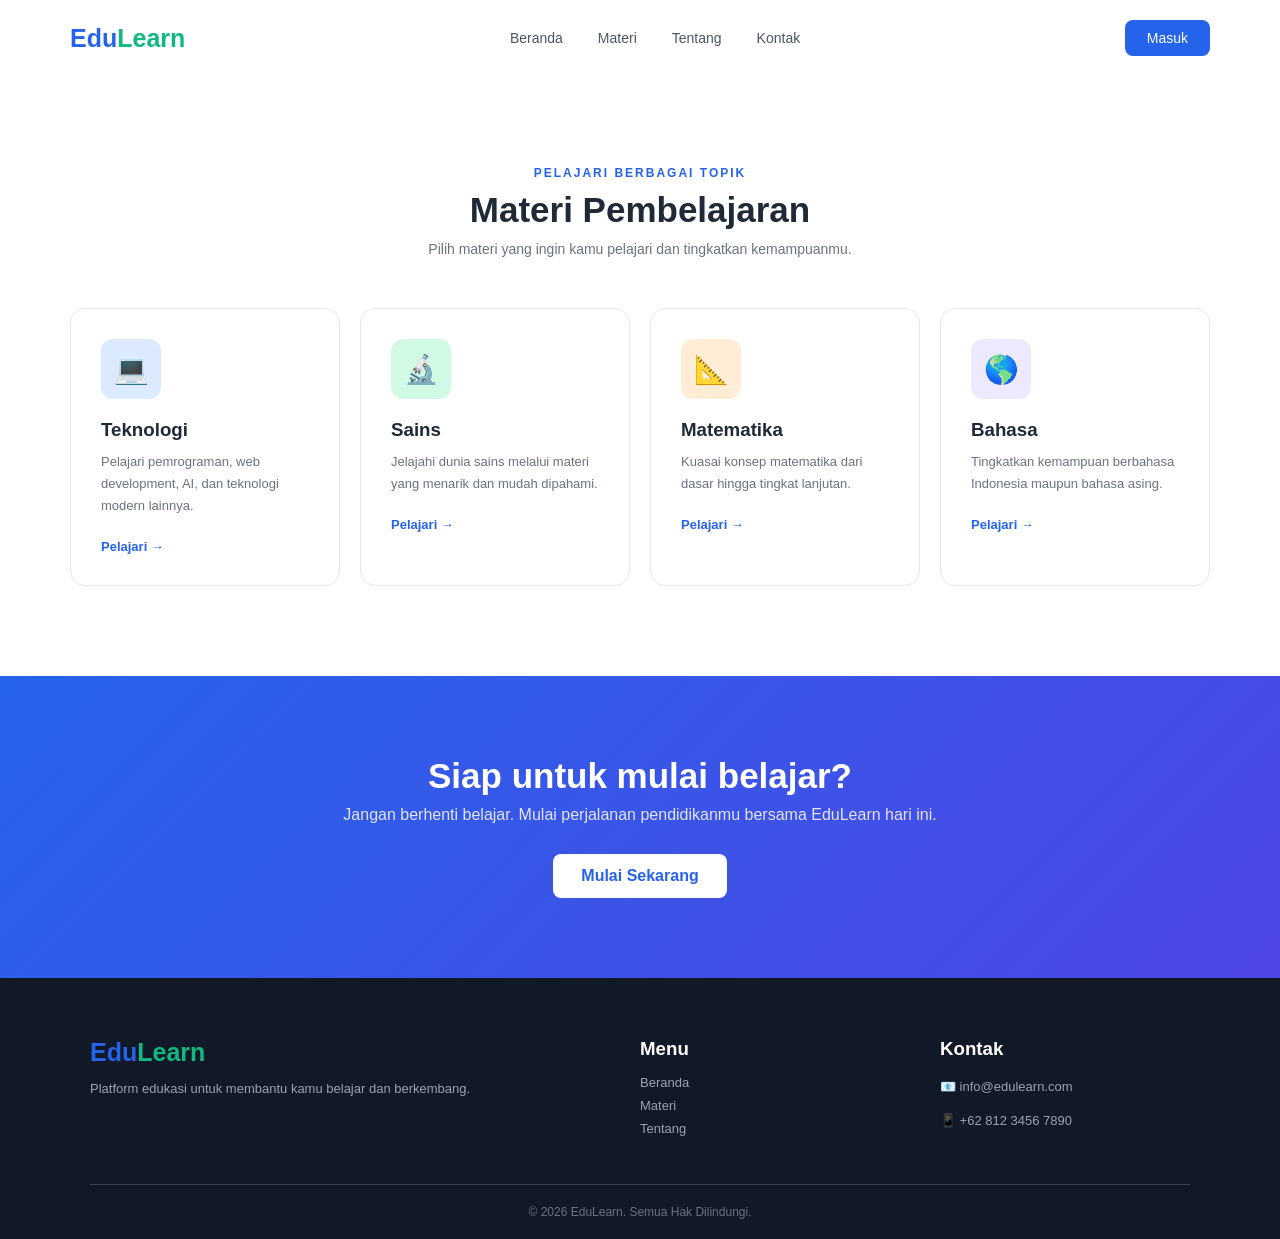
==== materi.html @ 91a3d048 "saya membuat halaman pertama tentang.html versi:1.0" ====
<!DOCTYPE html>
<html lang="en">
<head>
    <meta charset="UTF-8">
    <meta name="viewport" content="width=device-width, initial-scale=1.0">
    <title>Document</title>

    <link rel="stylesheet" href="style.css">

</head>
<body>
    <header>
        <nav class="navbar">
            <div class="logo">Edu<span>Learn</span></div>

            <ul class="nav-menu">
                <li><a href="index.html">Beranda</a></li>
                <li><a href="materi.html">Materi</a></li>
                <li><a href="tentang.html">Tentang</a></li>
                <li><a href="">Kontak</a></li>
            </ul>

            <a href="#" class="btn-login">Masuk</a>
        </nav>
    </header>

    <section class="materi" id="materi">
        <div class="section-title">
            <p>PELAJARI BERBAGAI TOPIK</p>
            <h2>Materi Pembelajaran</h2>
            <span>
                Pilih materi yang ingin kamu pelajari dan tingkatkan
                kemampuanmu.
            </span>
        </div>

        <div class="card-container">

            <div class="card">
                <div class="icon blue">💻</div>
                <h3>Teknologi</h3>
                <p>
                    Pelajari pemrograman, web development,
                    AI, dan teknologi modern lainnya.
                </p>
                <a href="#">Pelajari →</a>
            </div>

            <div class="card">
                <div class="icon green">🔬</div>
                <h3>Sains</h3>
                <p>
                    Jelajahi dunia sains melalui materi yang
                    menarik dan mudah dipahami.
                </p>
                <a href="#">Pelajari →</a>
            </div>

            <div class="card">
                <div class="icon orange">📐</div>
                <h3>Matematika</h3>
                <p>
                    Kuasai konsep matematika dari dasar
                    hingga tingkat lanjutan.
                </p>
                <a href="#">Pelajari →</a>
            </div>

            <div class="card">
                <div class="icon purple">🌎</div>
                <h3>Bahasa</h3>
                <p>
                    Tingkatkan kemampuan berbahasa Indonesia
                    maupun bahasa asing.
                </p>
                <a href="#">Pelajari →</a>
            </div>

        </div>
    </section>

        <!-- CTA -->
    <section class="cta">
        <h2>Siap untuk mulai belajar?</h2>
        <p>
            Jangan berhenti belajar. Mulai perjalanan pendidikanmu
            bersama EduLearn hari ini.
        </p>

        <a href="#" class="btn-white">Mulai Sekarang</a>
    </section>

    <!-- Footer -->
    <footer id="kontak">
        <div class="footer-content">
            <div>
                <div class="logo">Edu<span>Learn</span></div>
                <p>
                    Platform edukasi untuk membantu kamu
                    belajar dan berkembang.
                </p>
            </div>

            <div>
                <h3>Menu</h3>
                <a href="index.html">Beranda</a>
                <a href="materi.html">Materi</a>
                <a href="tentang.html">Tentang</a>
            </div>

            <div>
                <h3>Kontak</h3>
                <p>📧 info@edulearn.com</p>
                <p>📱 +62 812 3456 7890</p>
            </div>
        </div>

        <div class="copyright">
            © 2026 EduLearn. Semua Hak Dilindungi.
        </div>
    </footer>

</body>
</html>
---- style.css ----
* {
    margin: 0;
    padding: 0;
    box-sizing: border-box;
}

html {
    scroll-behavior: smooth;
}

body {
    font-family: "Poppins", sans-serif;
    color: #1f2937;
    background: #ffffff;
}

/* =========================
   NAVBAR
========================= */

header {
    width: 100%;
    background: white;
}

.navbar {
    max-width: 1200px;
    margin: auto;
    padding: 20px 30px;

    display: flex;
    align-items: center;
    justify-content: space-between;
}

.logo {
    font-size: 25px;
    font-weight: 700;
    color: #2563eb;
}

.logo span {
    color: #10b981;
}

.nav-menu {
    list-style: none;
    display: flex;
    gap: 35px;
}

.nav-menu a {
    text-decoration: none;
    color: #4b5563;
    font-size: 14px;
    transition: 0.3s;
}

.nav-menu a:hover {
    color: #2563eb;
}

.btn-login {
    text-decoration: none;
    color: white;
    background: #2563eb;

    padding: 10px 22px;
    border-radius: 8px;

    font-size: 14px;
    transition: 0.3s;
}

.btn-login:hover {
    background: #1d4ed8;
}

.btn-secondary{
    text-decoration: none;
    align-items: center;
    margin: auto;
}

/* =========================
   HERO
========================= */

.hero {
    max-width: 1200px;
    margin: auto;
    min-height: 600px;

    padding: 70px 30px;

    display: flex;
    align-items: center;
    justify-content: space-between;
    gap: 50px;
}

.hero-text {
    max-width: 600px;
}

.subtitle {
    color: #2563eb;
    font-size: 13px;
    font-weight: 600;
    letter-spacing: 2px;
    margin-bottom: 15px;
}

.hero h1 {
    font-size: 52px;
    line-height: 1.2;
    margin-bottom: 20px;
}

.hero h1 span {
    display: block;
    color: #2563eb;
}

.description {
    color: #6b7280;
    line-height: 1.8;
    margin-bottom: 30px;
}

.hero-buttons {
    display: flex;
    gap: 15px;
}

.btn-primary,
.btn-secondary {
    display: inline-block;
    text-decoration: none;

    padding: 13px 24px;
    border-radius: 8px;

    font-size: 14px;
    font-weight: 500;
}

.btn-primary {
    color: white;
    background: #2563eb;
}

.btn-primary:hover {
    background: #1d4ed8;
}

.btn-secondary {
    color: #2563eb;
    border: 1px solid #2563eb;
}

.btn-secondary:hover {
    background: #eff6ff;
}

/* Hero illustration */

.hero-image {
    width: 420px;
    height: 420px;

    position: relative;

    display: flex;
    align-items: center;
    justify-content: center;
}

.circle {
    width: 350px;
    height: 350px;

    background: #dbeafe;
    border-radius: 50%;

    position: absolute;
}

.book {
    position: absolute;
    font-size: 130px;
    z-index: 2;
}

.student {
    position: absolute;
    right: 20px;
    bottom: 30px;

    font-size: 90px;
    z-index: 3;
}

/* =========================
   STATS
========================= */

.stats {
    background: #2563eb;
    color: white;

    padding: 35px 10%;

    display: grid;
    grid-template-columns: repeat(4, 1fr);
    text-align: center;
}

.stat h2 {
    font-size: 30px;
}

.stat p {
    font-size: 13px;
    opacity: 0.8;
}

/* =========================
   MATERI
========================= */

.materi {
    max-width: 1200px;
    margin: auto;
    padding: 90px 30px;
}

.section-title {
    text-align: center;
    margin-bottom: 50px;
}

.section-title p {
    color: #2563eb;
    font-size: 12px;
    font-weight: 600;
    letter-spacing: 2px;
}

.section-title h2 {
    font-size: 35px;
    margin: 10px 0;
}

.section-title span {
    color: #6b7280;
    font-size: 14px;
}

.card-container {
    display: grid;
    grid-template-columns: repeat(4, 1fr);
    gap: 20px;
}

.card {
    padding: 30px;
    border: 1px solid #e5e7eb;
    border-radius: 15px;

    transition: 0.3s;
}

.card:hover {
    transform: translateY(-8px);
    box-shadow: 0 15px 30px rgba(0, 0, 0, 0.08);
}

.icon {
    width: 60px;
    height: 60px;

    display: flex;
    align-items: center;
    justify-content: center;

    border-radius: 12px;
    font-size: 28px;

    margin-bottom: 20px;
}

.blue {
    background: #dbeafe;
}

.green {
    background: #d1fae5;
}

.orange {
    background: #ffedd5;
}

.purple {
    background: #ede9fe;
}

.card h3 {
    margin-bottom: 10px;
}

.card p {
    color: #6b7280;
    font-size: 13px;
    line-height: 1.7;
    margin-bottom: 20px;
}

.card a {
    color: #2563eb;
    text-decoration: none;
    font-size: 13px;
    font-weight: 600;
}

/* =========================
   ABOUT
========================= */

.about {
    background: #f8fafc;

    padding: 90px max(30px, calc((100% - 1140px) / 2));

    display: flex;
    align-items: center;
    gap: 80px;
}

.about-image {
    min-width: 400px;
    height: 350px;

    background: #dbeafe;
    border-radius: 25px;

    display: flex;
    align-items: center;
    justify-content: center;

    font-size: 130px;
}

.about-text {
    max-width: 550px;
}

.about-text h2 {
    font-size: 35px;
    line-height: 1.3;
    margin-bottom: 20px;
}

.about-text > p:not(.subtitle) {
    color: #6b7280;
    line-height: 1.8;
    margin-bottom: 20px;
}

.check {
    margin-bottom: 25px;
}

.check p {
    margin: 8px 0;
    color: #374151;
    font-size: 14px;
}

/* =========================
   CTA
========================= */

.cta {
    text-align: center;

    background: linear-gradient(
        135deg,
        #2563eb,
        #4f46e5
    );

    color: white;
    padding: 80px 30px;
}

.cta h2 {
    font-size: 35px;
    margin-bottom: 10px;
}

.cta p {
    opacity: 0.85;
    margin-bottom: 30px;
}

.btn-white {
    display: inline-block;

    background: white;
    color: #2563eb;

    padding: 13px 28px;
    border-radius: 8px;

    text-decoration: none;
    font-weight: 600;
}

/* =========================
   FOOTER
========================= */

footer {
    background: #111827;
    color: white;
    padding: 60px 30px 20px;
}

.footer-content {
    max-width: 1100px;
    margin: auto;

    display: grid;
    grid-template-columns: 2fr 1fr 1fr;
    gap: 50px;
}

.footer-content p {
    color: #9ca3af;
    font-size: 13px;
    line-height: 1.8;
    margin-top: 10px;
}

.footer-content h3 {
    margin-bottom: 15px;
}

.footer-content a {
    display: block;
    color: #9ca3af;
    text-decoration: none;
    font-size: 13px;
    margin: 8px 0;
}

.footer-content a:hover {
    color: white;
}

.copyright {
    max-width: 1100px;
    margin: 40px auto 0;

    padding-top: 20px;
    border-top: 1px solid #374151;

    text-align: center;
    color: #6b7280;
    font-size: 12px;
}

/* =========================
   RESPONSIVE
========================= */

@media (max-width: 900px) {

    .nav-menu {
        display: none;
    }

    .hero {
        flex-direction: column;
        text-align: center;
    }

    .hero-buttons {
        justify-content: center;
    }

    .card-container {
        grid-template-columns: repeat(2, 1fr);
    }

    .stats {
        grid-template-columns: repeat(2, 1fr);
        gap: 30px;
    }

    .about {
        flex-direction: column;
        text-align: center;
    }

    .about-image {
        min-width: 100%;
    }

    .footer-content {
        grid-template-columns: 1fr 1fr;
    }
}

@media (max-width: 600px) {

    .hero h1 {
        font-size: 38px;
    }

    .hero-image {
        width: 300px;
        height: 300px;
    }

    .circle {
        width: 250px;
        height: 250px;
    }

    .book {
        font-size: 90px;
    }

    .student {
        font-size: 60px;
    }

    .stats {
        grid-template-columns: 1fr 1fr;
    }

    .card-container {
        grid-template-columns: 1fr;
    }

    .about-text h2 {
        font-size: 28px;
    }

    .footer-content {
        grid-template-columns: 1fr;
    }
}
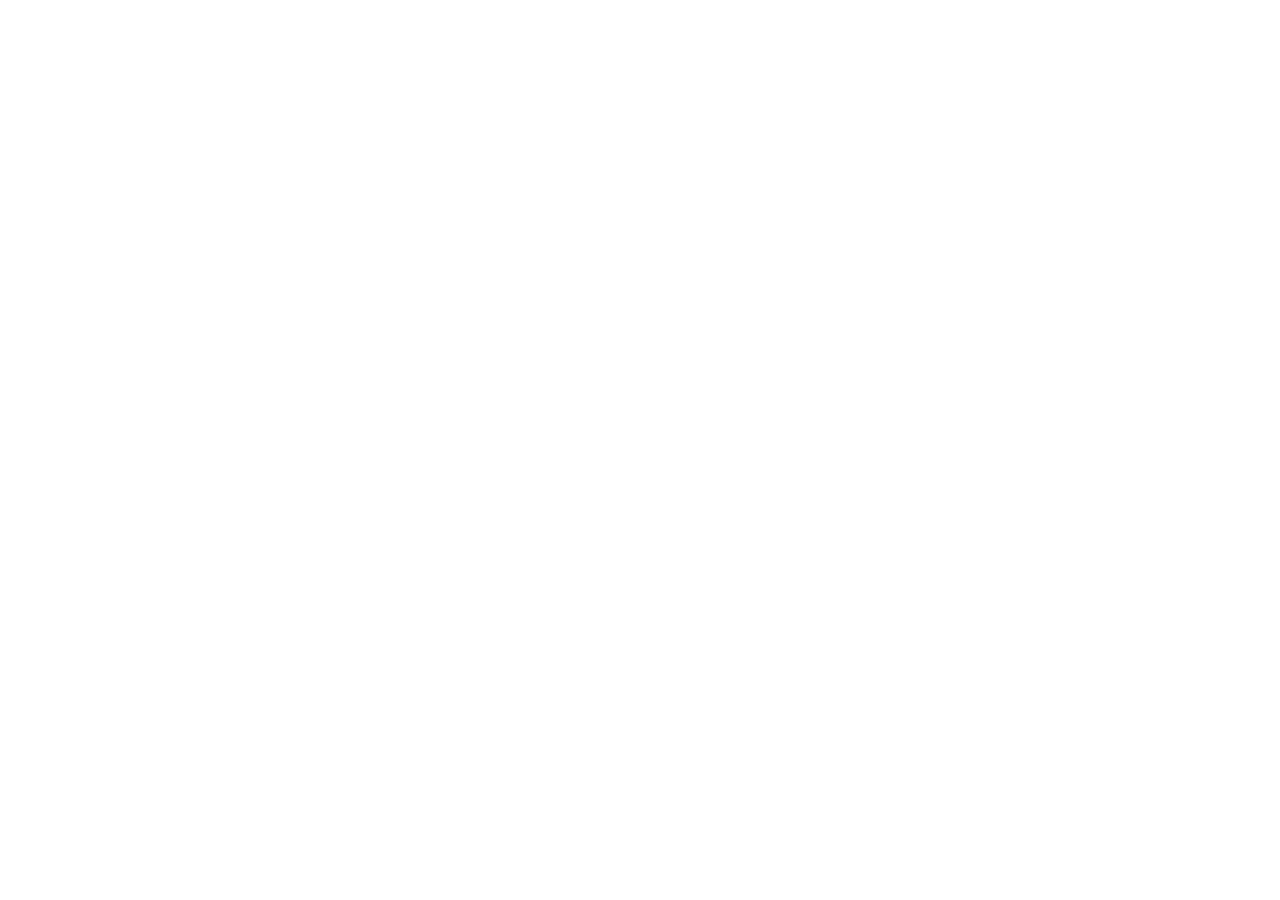
==== commit 0c6557e4: "Setelah saya membuat halaman tentang.html, saya membuat halaman kedua yaitu materi.html versi:1.4" ====
--- a/materi.html
+++ b/materi.html
@@ -8,117 +8,3 @@
     <link rel="stylesheet" href="style.css">
 
 </head>
-<body>
-    <header>
-        <nav class="navbar">
-            <div class="logo">Edu<span>Learn</span></div>
-
-            <ul class="nav-menu">
-                <li><a href="index.html">Beranda</a></li>
-                <li><a href="materi.html">Materi</a></li>
-                <li><a href="tentang.html">Tentang</a></li>
-                <li><a href="">Kontak</a></li>
-            </ul>
-
-            <a href="#" class="btn-login">Masuk</a>
-        </nav>
-    </header>
-
-    <section class="materi" id="materi">
-        <div class="section-title">
-            <p>PELAJARI BERBAGAI TOPIK</p>
-            <h2>Materi Pembelajaran</h2>
-            <span>
-                Pilih materi yang ingin kamu pelajari dan tingkatkan
-                kemampuanmu.
-            </span>
-        </div>
-
-        <div class="card-container">
-
-            <div class="card">
-                <div class="icon blue">💻</div>
-                <h3>Teknologi</h3>
-                <p>
-                    Pelajari pemrograman, web development,
-                    AI, dan teknologi modern lainnya.
-                </p>
-                <a href="#">Pelajari →</a>
-            </div>
-
-            <div class="card">
-                <div class="icon green">🔬</div>
-                <h3>Sains</h3>
-                <p>
-                    Jelajahi dunia sains melalui materi yang
-                    menarik dan mudah dipahami.
-                </p>
-                <a href="#">Pelajari →</a>
-            </div>
-
-            <div class="card">
-                <div class="icon orange">📐</div>
-                <h3>Matematika</h3>
-                <p>
-                    Kuasai konsep matematika dari dasar
-                    hingga tingkat lanjutan.
-                </p>
-                <a href="#">Pelajari →</a>
-            </div>
-
-            <div class="card">
-                <div class="icon purple">🌎</div>
-                <h3>Bahasa</h3>
-                <p>
-                    Tingkatkan kemampuan berbahasa Indonesia
-                    maupun bahasa asing.
-                </p>
-                <a href="#">Pelajari →</a>
-            </div>
-
-        </div>
-    </section>
-
-        <!-- CTA -->
-    <section class="cta">
-        <h2>Siap untuk mulai belajar?</h2>
-        <p>
-            Jangan berhenti belajar. Mulai perjalanan pendidikanmu
-            bersama EduLearn hari ini.
-        </p>
-
-        <a href="#" class="btn-white">Mulai Sekarang</a>
-    </section>
-
-    <!-- Footer -->
-    <footer id="kontak">
-        <div class="footer-content">
-            <div>
-                <div class="logo">Edu<span>Learn</span></div>
-                <p>
-                    Platform edukasi untuk membantu kamu
-                    belajar dan berkembang.
-                </p>
-            </div>
-
-            <div>
-                <h3>Menu</h3>
-                <a href="index.html">Beranda</a>
-                <a href="materi.html">Materi</a>
-                <a href="tentang.html">Tentang</a>
-            </div>
-
-            <div>
-                <h3>Kontak</h3>
-                <p>📧 info@edulearn.com</p>
-                <p>📱 +62 812 3456 7890</p>
-            </div>
-        </div>
-
-        <div class="copyright">
-            © 2026 EduLearn. Semua Hak Dilindungi.
-        </div>
-    </footer>
-
-</body>
-</html>
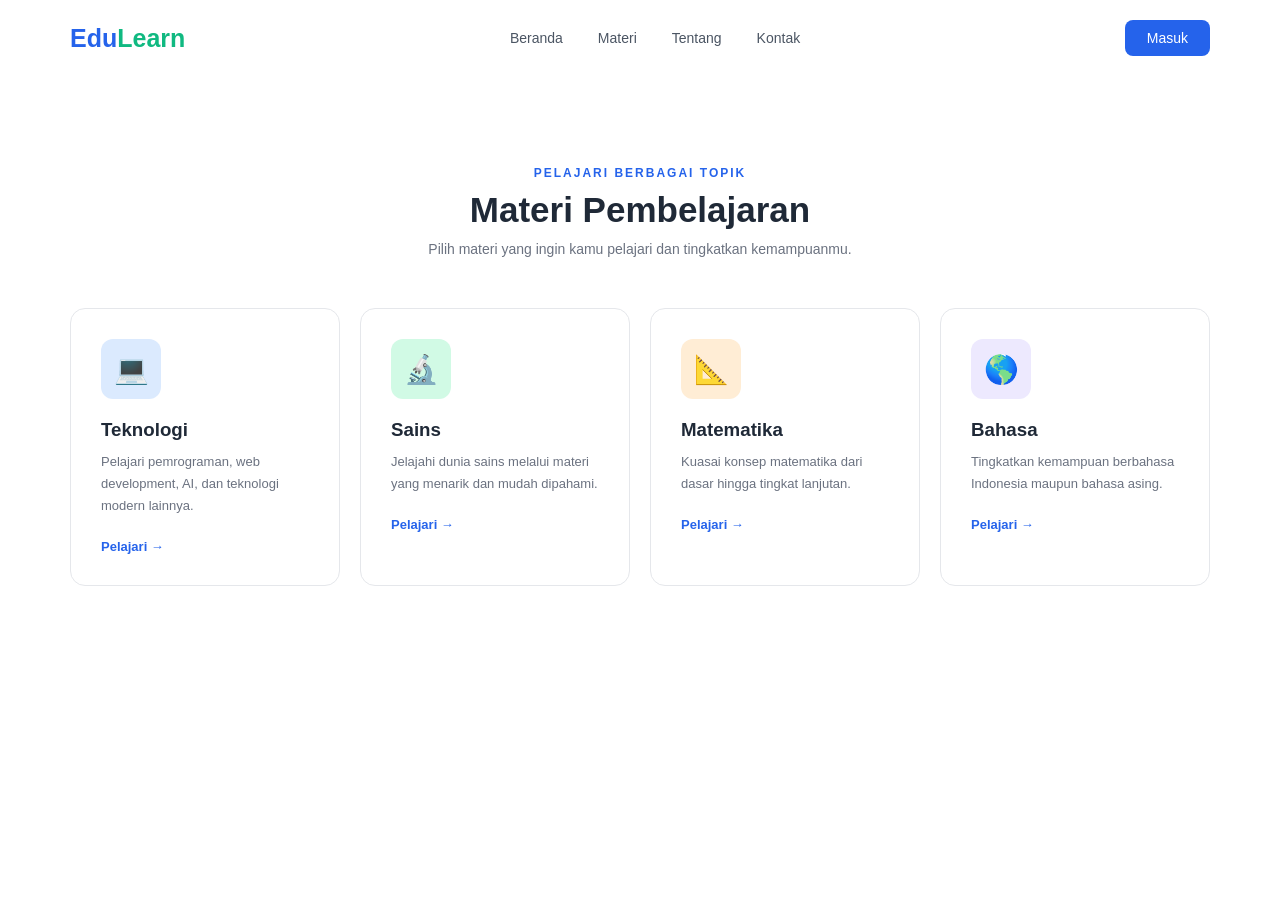
==== commit 39d212b6: "tahap selanjutnya, saya membuat daftar materi pembelajaran versi:1.5" ====
--- a/materi.html
+++ b/materi.html
@@ -8,3 +8,75 @@
     <link rel="stylesheet" href="style.css">
 
 </head>
+<body>
+    <header>
+        <nav class="navbar">
+            <div class="logo">Edu<span>Learn</span></div>
+
+            <ul class="nav-menu">
+                <li><a href="index.html">Beranda</a></li>
+                <li><a href="materi.html">Materi</a></li>
+                <li><a href="tentang.html">Tentang</a></li>
+                <li><a href="">Kontak</a></li>
+            </ul>
+
+            <a href="#" class="btn-login">Masuk</a>
+        </nav>
+    </header>
+
+    <section class="materi" id="materi">
+        <div class="section-title">
+            <p>PELAJARI BERBAGAI TOPIK</p>
+            <h2>Materi Pembelajaran</h2>
+            <span>
+                Pilih materi yang ingin kamu pelajari dan tingkatkan
+                kemampuanmu.
+            </span>
+        </div>
+
+        <div class="card-container">
+
+            <div class="card">
+                <div class="icon blue">💻</div>
+                <h3>Teknologi</h3>
+                <p>
+                    Pelajari pemrograman, web development,
+                    AI, dan teknologi modern lainnya.
+                </p>
+                <a href="#">Pelajari →</a>
+            </div>
+
+            <div class="card">
+                <div class="icon green">🔬</div>
+                <h3>Sains</h3>
+                <p>
+                    Jelajahi dunia sains melalui materi yang
+                    menarik dan mudah dipahami.
+                </p>
+                <a href="#">Pelajari →</a>
+            </div>
+
+            <div class="card">
+                <div class="icon orange">📐</div>
+                <h3>Matematika</h3>
+                <p>
+                    Kuasai konsep matematika dari dasar
+                    hingga tingkat lanjutan.
+                </p>
+                <a href="#">Pelajari →</a>
+            </div>
+
+            <div class="card">
+                <div class="icon purple">🌎</div>
+                <h3>Bahasa</h3>
+                <p>
+                    Tingkatkan kemampuan berbahasa Indonesia
+                    maupun bahasa asing.
+                </p>
+                <a href="#">Pelajari →</a>
+            </div>
+
+        </div>
+    </section>
+
+    
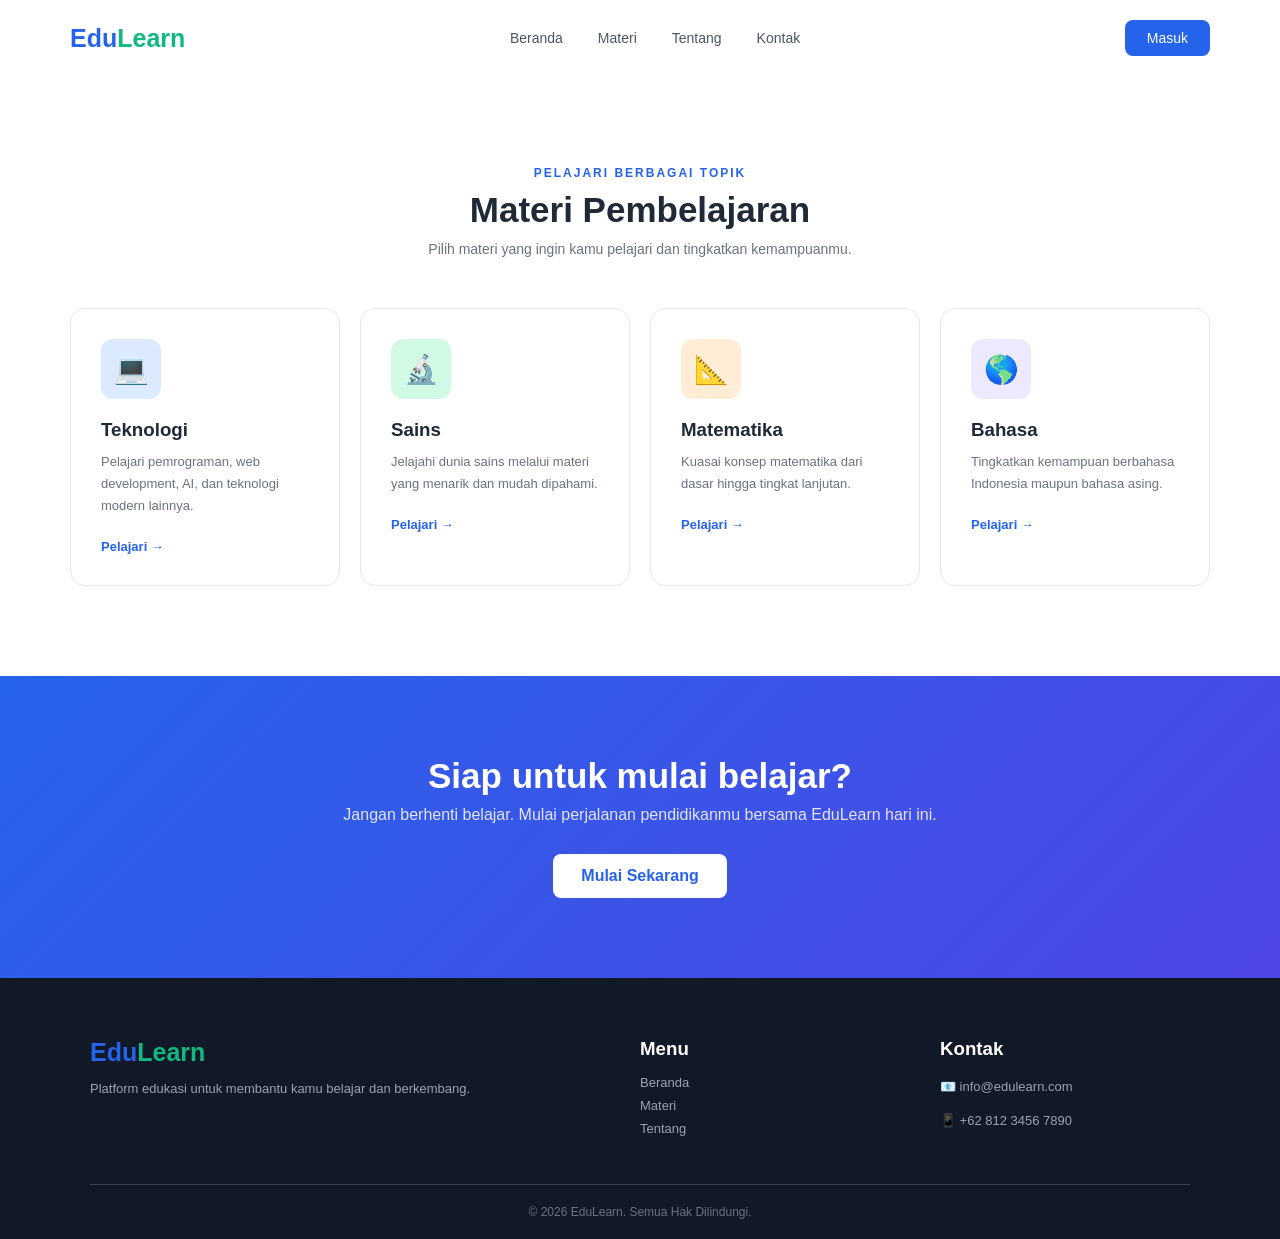
==== commit 1c0335c1: "lalu saya menambah kan CTA dan footer kembali untuk melengkapkan halaman website versi:1.6" ====
--- a/materi.html
+++ b/materi.html
@@ -79,4 +79,46 @@
         </div>
     </section>
 
-    +        <!-- CTA -->
+    <section class="cta">
+        <h2>Siap untuk mulai belajar?</h2>
+        <p>
+            Jangan berhenti belajar. Mulai perjalanan pendidikanmu
+            bersama EduLearn hari ini.
+        </p>
+
+        <a href="#" class="btn-white">Mulai Sekarang</a>
+    </section>
+
+    <!-- Footer -->
+    <footer id="kontak">
+        <div class="footer-content">
+            <div>
+                <div class="logo">Edu<span>Learn</span></div>
+                <p>
+                    Platform edukasi untuk membantu kamu
+                    belajar dan berkembang.
+                </p>
+            </div>
+
+            <div>
+                <h3>Menu</h3>
+                <a href="index.html">Beranda</a>
+                <a href="materi.html">Materi</a>
+                <a href="tentang.html">Tentang</a>
+            </div>
+
+            <div>
+                <h3>Kontak</h3>
+                <p>📧 info@edulearn.com</p>
+                <p>📱 +62 812 3456 7890</p>
+            </div>
+        </div>
+
+        <div class="copyright">
+            © 2026 EduLearn. Semua Hak Dilindungi.
+        </div>
+    </footer>
+
+</body>
+</html>
